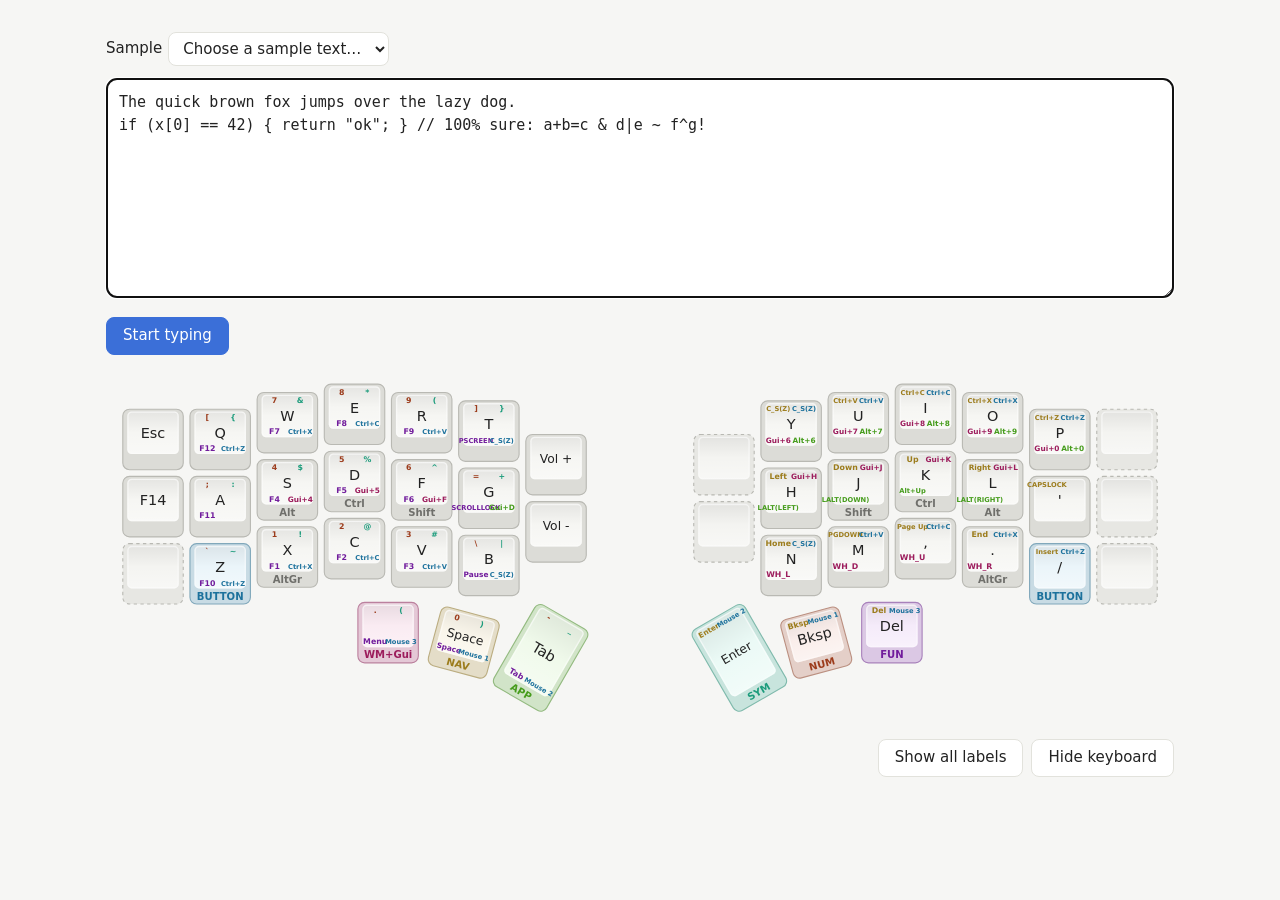
==== docs/tutor/index.html @ 26f884c3 "Clean up tutor" ====
<!doctype html>
<html lang="en">
<head>
<meta charset="utf-8">
<meta name="viewport" content="width=device-width, initial-scale=1">
<title>Corne typing tutor</title>
<link rel="stylesheet" href="tutor.css">
</head>
<body>
<main>

<section id="setup">
  <div class="row"><label>Sample <select id="sample"><option value="">Choose a sample text…</option></select></label></div>
  <textarea id="src" spellcheck="false" placeholder="Paste some text here…"></textarea>
  <div class="row"><button class="primary" id="start">Start typing</button>
    <span id="warn"></span></div>
</section>

<section id="play" class="hidden">
  <div class="stats">
    <div class="stat"><b id="s-wpm">0</b><span>wpm</span></div>
    <div class="stat"><b id="s-acc">100</b><span>% accuracy</span></div>
    <div class="stat"><b id="s-err">0</b><span>mistakes</span></div>
    <div class="stat"><b id="s-pos">0</b><span id="s-len">/ 0</span></div>
  </div>
  <div class="bar"><i id="bar"></i></div>
  <div class="stage mono"><div class="strip" id="strip"></div></div>
  <div class="hint" id="hint"></div>
</section>

<section id="done" class="hidden">
  <div class="result">
    <div class="big" id="r-wpm"></div>
    <div class="muted" id="r-line"></div>
    <p class="missed" id="r-missed"></p>
    <div class="row" style="justify-content:center">
      <button class="primary" id="again">Again</button><button id="new">New text</button></div>
  </div>
</section>

<div class="kbd" id="kbdwrap">
</div>
<div class="toolbar"><button id="toggle-focus">Show all labels</button><button id="toggle-kbd">Hide keyboard</button></div>
</main>

<script src="keymap.js"></script>
<script src="samples.js"></script>
<script src="tutor.js"></script>
</body>
</html>
---- docs/tutor/tutor.css ----
:root { color-scheme: light dark;
  --pg-bg:#f6f6f4; --pg-fg:#222; --pg-muted:#76766f; --pg-faint:#b4b4ad; --pg-panel:#fff; --pg-line:#e2e2dc;
  --pg-ok:#2f8f4e; --pg-bad:#d2392f; --pg-bad-bg:#fbe3e0; --pg-cur-bg:#fff4c9; --pg-accent:#3b6fd8;
  --hl-tap-cap:#ffd23f; --hl-tap-skirt:#e6a900; --hl-tap-edge:#9c7200;
  --hl-hold-cap:#9cc3ff; --hl-hold-skirt:#5b8fe0; --hl-hold-edge:#2f5fae;
  --hl-bad-cap:#ff9d93; --hl-bad-skirt:#e0574b; --hl-bad-edge:#a12a20; }
@media (prefers-color-scheme: dark) { :root {
  --pg-bg:#17181a; --pg-fg:#e8e8e6; --pg-muted:#9a9a96; --pg-faint:#55575b; --pg-panel:#202226; --pg-line:#303236;
  --pg-ok:#6fcf8b; --pg-bad:#ff7a6e; --pg-bad-bg:#4a2422; --pg-cur-bg:#4a4020; --pg-accent:#7aa2ff;
  --hl-tap-cap:#c79a12; --hl-tap-skirt:#8a6a06; --hl-tap-edge:#3f3002;
  --hl-hold-cap:#3d6bb8; --hl-hold-skirt:#284b85; --hl-hold-edge:#10203d;
  --hl-bad-cap:#b8433a; --hl-bad-skirt:#7d2620; --hl-bad-edge:#3b100d; } }
* { box-sizing: border-box; }
body { margin: 0; background: var(--pg-bg); color: var(--pg-fg); font: 15px/1.45 system-ui, sans-serif; }
main { max-width: 1100px; margin: 0 auto; padding: 20px 16px 48px; }
button { font: inherit; padding: 7px 16px; border-radius: 8px; border: 1px solid var(--pg-line);
  background: var(--pg-panel); color: var(--pg-fg); cursor: pointer; }
button.primary { background: var(--pg-accent); border-color: var(--pg-accent); color: #fff; }
button:focus-visible { outline: 2px solid var(--pg-accent); outline-offset: 2px; }
.mono { font-family: ui-monospace, "JetBrains Mono", Menlo, Consolas, monospace; }
.hidden { display: none !important; }
.muted { color: var(--pg-muted); }

/* setup */
textarea { width: 100%; min-height: 220px; padding: 12px; border-radius: 10px; border: 1px solid var(--pg-line);
  background: var(--pg-panel); color: var(--pg-fg); font: 15px/1.5 ui-monospace, Menlo, Consolas, monospace; resize: vertical; }
.row { display: flex; flex-wrap: wrap; gap: 10px 18px; align-items: center; margin: 12px 0; }
label { display: inline-flex; gap: 6px; align-items: center; }
select { font: inherit; padding: 6px 10px; border-radius: 8px; border: 1px solid var(--pg-line);
  background: var(--pg-panel); color: var(--pg-fg); }
#warn { color: var(--pg-bad); }

/* practice */
.stats { display: flex; gap: 22px; flex-wrap: wrap; align-items: baseline; }
.stat b { font-size: 22px; font-variant-numeric: tabular-nums; } .stat span { color: var(--pg-muted); margin-left: 4px; }
.bar { height: 4px; background: var(--pg-line); border-radius: 2px; margin: 10px 0 0; overflow: hidden; }
.bar i { display: block; height: 100%; width: 0; background: var(--pg-accent); transition: width .15s; }
.stage { display: flex; justify-content: center; align-items: center; height: 170px; overflow: hidden; margin-top: 8px;
  white-space: pre; user-select: none; }
.strip { display: flex; align-items: center; width: 100%; font-size: 30px; }
.strip .past { flex: 1 1 0; display: flex; justify-content: flex-end; overflow: hidden; color: var(--pg-ok); min-width: 0; }
.strip .next { flex: 3 1 0; display: flex; overflow: hidden; color: var(--pg-muted); min-width: 0; }
.strip .err { color: var(--pg-bad); text-decoration: underline; }
.strip .ws { color: var(--pg-faint); }
.cur { flex: none; min-width: 1.1em; padding: 0 .12em; margin: 0 .2em; font-size: 108px; line-height: 150px; text-align: center;
  background: var(--pg-cur-bg); border-radius: 14px; }
.cur.ws { color: var(--pg-muted); }
.cur.shake { animation: shake .22s; background: var(--pg-bad-bg); }
@keyframes shake { 25% { transform: translateX(-6px); } 75% { transform: translateX(6px); } }
.hint { min-height: 30px; text-align: center; font-size: 15px; }
.chip { display: inline-block; padding: 2px 10px; margin: 0 3px; border-radius: 999px; font-weight: 600; }
.chip.hold { background: var(--hl-hold-cap); color: #0d1f3f; }
.chip.tap { background: var(--hl-tap-cap); color: #3a2a00; }
@media (prefers-color-scheme: dark) { .chip.hold, .chip.tap { color: #fff; } }
.kbd { margin-top: 10px; }
.kbd svg { width: 100%; height: auto; display: block; }
.toolbar { display: flex; gap: 8px; justify-content: flex-end; flex-wrap: wrap; margin-top: 8px; }

/* highlights on the embedded keymap (id selector outranks the per-layer key colors) */
#kbd .key.hl-hold { --k-cap: var(--hl-hold-cap); --k-skirt: var(--hl-hold-skirt); --k-edge: var(--hl-hold-edge); --k-dash: none; }
#kbd .key.hl-tap { --k-cap: var(--hl-tap-cap); --k-skirt: var(--hl-tap-skirt); --k-edge: var(--hl-tap-edge); --k-dash: none; }
#kbd .key.hl-bad { --k-cap: var(--hl-bad-cap); --k-skirt: var(--hl-bad-skirt); --k-edge: var(--hl-bad-edge); }
#kbd .key.hl-tap .skirt, #kbd .key.hl-hold .skirt { stroke-width: 2; }
#kbd .key.hl-tap { animation: pulse 1s ease-in-out infinite; transform-box: fill-box; }
@keyframes pulse { 50% { opacity: .72; } }
/* focus mode: only the labels of the layer the current character needs */
#kbd .lay { display: none; fill: var(--fg); font-weight: 600; }
#kbd.focus .sub { display: none; }
#kbd.focus:not(.on-l0) .tap, #kbd.focus:not(.on-l0) .hold { display: none; }
/* layers 1-15 (layer-tap reaches 16 layers) */
#kbd.focus.on-l1 .lay.l1, #kbd.focus.on-l1 .hold.l1 { display: inline; }
#kbd.focus.on-l2 .lay.l2, #kbd.focus.on-l2 .hold.l2 { display: inline; }
#kbd.focus.on-l3 .lay.l3, #kbd.focus.on-l3 .hold.l3 { display: inline; }
#kbd.focus.on-l4 .lay.l4, #kbd.focus.on-l4 .hold.l4 { display: inline; }
#kbd.focus.on-l5 .lay.l5, #kbd.focus.on-l5 .hold.l5 { display: inline; }
#kbd.focus.on-l6 .lay.l6, #kbd.focus.on-l6 .hold.l6 { display: inline; }
#kbd.focus.on-l7 .lay.l7, #kbd.focus.on-l7 .hold.l7 { display: inline; }
#kbd.focus.on-l8 .lay.l8, #kbd.focus.on-l8 .hold.l8 { display: inline; }
#kbd.focus.on-l9 .lay.l9, #kbd.focus.on-l9 .hold.l9 { display: inline; }
#kbd.focus.on-l10 .lay.l10, #kbd.focus.on-l10 .hold.l10 { display: inline; }
#kbd.focus.on-l11 .lay.l11, #kbd.focus.on-l11 .hold.l11 { display: inline; }
#kbd.focus.on-l12 .lay.l12, #kbd.focus.on-l12 .hold.l12 { display: inline; }
#kbd.focus.on-l13 .lay.l13, #kbd.focus.on-l13 .hold.l13 { display: inline; }
#kbd.focus.on-l14 .lay.l14, #kbd.focus.on-l14 .hold.l14 { display: inline; }
#kbd.focus.on-l15 .lay.l15, #kbd.focus.on-l15 .hold.l15 { display: inline; }
#kbd.focus .key.off:not(.hl-tap):not(.hl-hold):not(.hl-bad) { opacity: .3; }

/* results */
.result { text-align: center; padding: 30px 0 10px; }
.result .big { font-size: 46px; font-weight: 700; font-variant-numeric: tabular-nums; }
.missed span { display: inline-block; margin: 3px; padding: 2px 8px; border-radius: 6px; background: var(--pg-bad-bg); }
@media (max-width: 640px) { .cur { font-size: 72px; line-height: 104px; } .stage { height: 120px; } .strip { font-size: 20px; } }
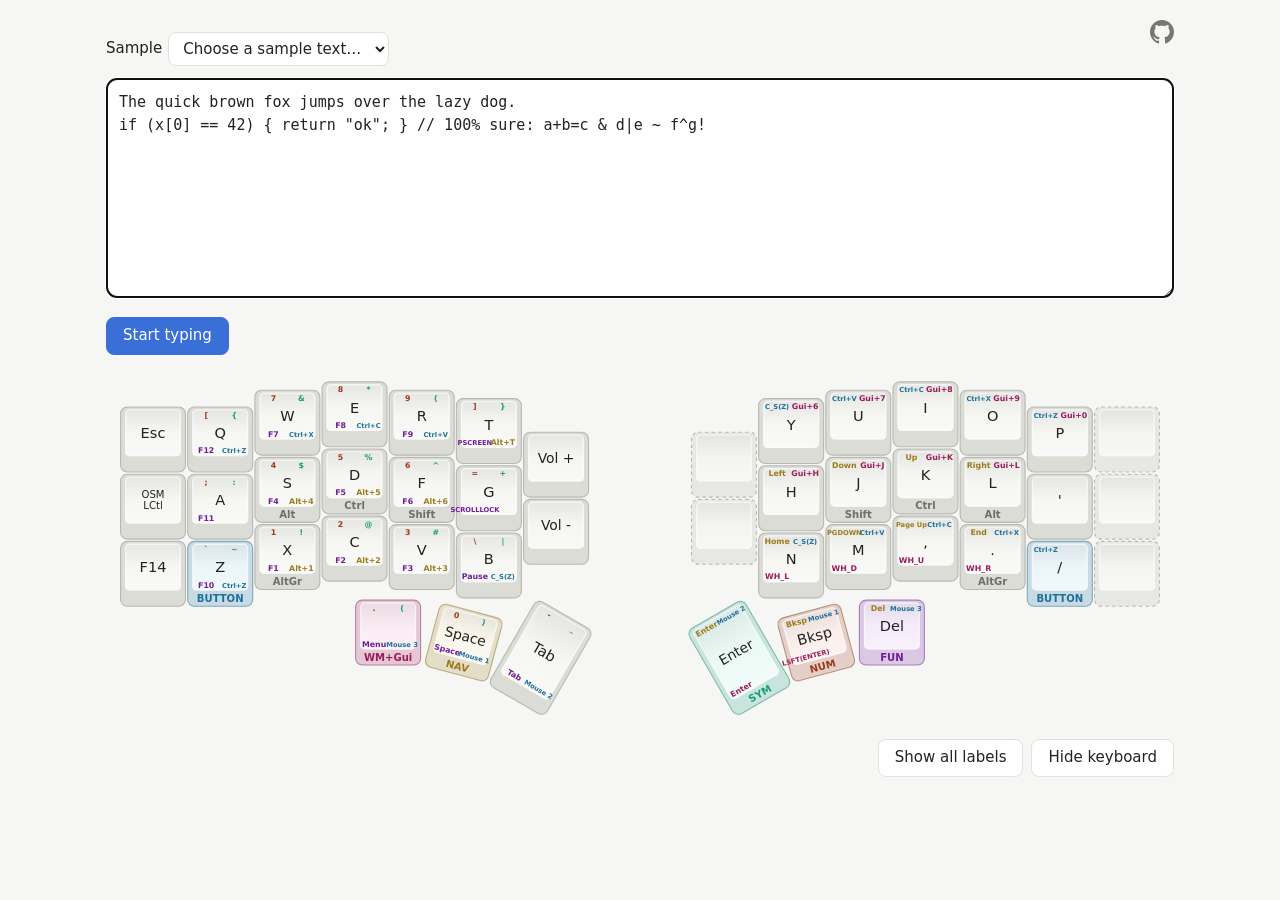
==== commit 5d7319e6: "Add GitHub icon to pages, rename README to Corne Corner with page links Co-Authored-By: Claude Opus " ====
--- a/docs/tutor/index.html
+++ b/docs/tutor/index.html
@@ -8,6 +8,7 @@
 </head>
 <body>
 <main>
+<a class="gh" href="https://github.com/czak/corne" aria-label="GitHub" title="GitHub"><svg viewBox="0 0 16 16" width="24" height="24" aria-hidden="true"><path fill="currentColor" d="M8 0C3.58 0 0 3.58 0 8c0 3.54 2.29 6.53 5.47 7.59.4.07.55-.17.55-.38 0-.19-.01-.82-.01-1.49-2.01.37-2.53-.49-2.69-.94-.09-.23-.48-.94-.82-1.13-.28-.15-.68-.52-.01-.53.63-.01 1.08.58 1.23.82.72 1.21 1.87.87 2.33.66.07-.52.28-.87.51-1.07-1.78-.2-3.64-.89-3.64-3.95 0-.87.31-1.59.82-2.15-.08-.2-.36-1.02.08-2.12 0 0 .67-.21 2.2.82.64-.18 1.32-.27 2-.27.68 0 1.36.09 2 .27 1.53-1.04 2.2-.82 2.2-.82.44 1.1.16 1.92.08 2.12.51.56.82 1.27.82 2.15 0 3.07-1.87 3.75-3.65 3.95.29.25.54.73.54 1.48 0 1.07-.01 1.93-.01 2.2 0 .21.15.46.55.38A8.013 8.013 0 0016 8c0-4.42-3.58-8-8-8z"/></svg></a>
 
 <section id="setup">
   <div class="row"><label>Sample <select id="sample"><option value="">Choose a sample text…</option></select></label></div>
--- a/docs/tutor/tutor.css
+++ b/docs/tutor/tutor.css
@@ -12,7 +12,7 @@
   --hl-bad-cap:#b8433a; --hl-bad-skirt:#7d2620; --hl-bad-edge:#3b100d; } }
 * { box-sizing: border-box; }
 body { margin: 0; background: var(--pg-bg); color: var(--pg-fg); font: 15px/1.45 system-ui, sans-serif; }
-main { max-width: 1100px; margin: 0 auto; padding: 20px 16px 48px; }
+main { position: relative; max-width: 1100px; margin: 0 auto; padding: 20px 16px 48px; }
 button { font: inherit; padding: 7px 16px; border-radius: 8px; border: 1px solid var(--pg-line);
   background: var(--pg-panel); color: var(--pg-fg); cursor: pointer; }
 button.primary { background: var(--pg-accent); border-color: var(--pg-accent); color: #fff; }
@@ -90,3 +90,4 @@
 .result .big { font-size: 46px; font-weight: 700; font-variant-numeric: tabular-nums; }
 .missed span { display: inline-block; margin: 3px; padding: 2px 8px; border-radius: 6px; background: var(--pg-bad-bg); }
 @media (max-width: 640px) { .cur { font-size: 72px; line-height: 104px; } .stage { height: 120px; } .strip { font-size: 20px; } }
+.gh { position: absolute; top: 20px; right: 16px; color: inherit; opacity: .6; display: block; line-height: 0; } .gh:hover { opacity: 1; }
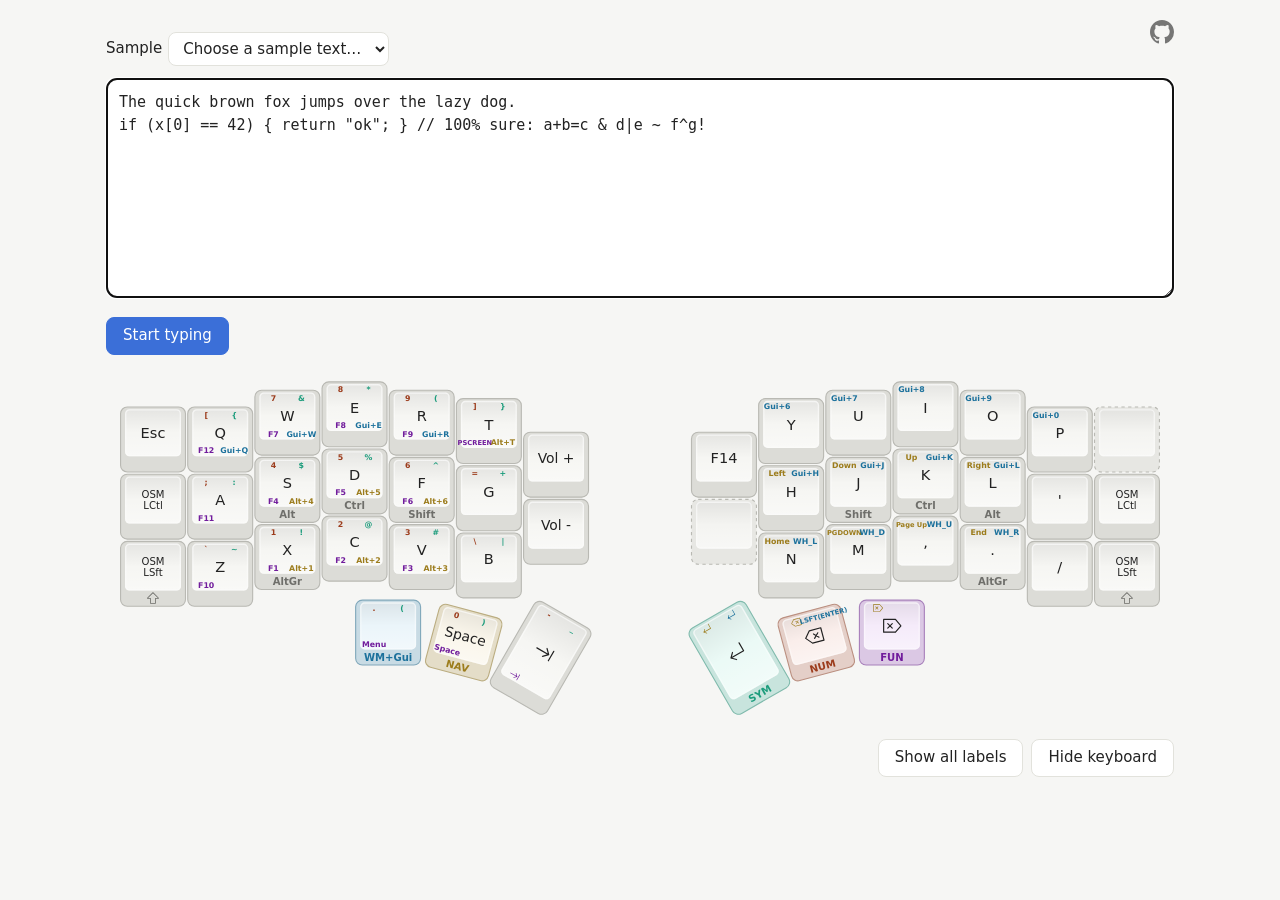
==== commit d56c1659: "Start typing on CtrlEnter." ====
--- a/docs/tutor/index.html
+++ b/docs/tutor/index.html
@@ -13,7 +13,7 @@
 <section id="setup">
   <div class="row"><label>Sample <select id="sample"><option value="">Choose a sample text…</option></select></label></div>
   <textarea id="src" spellcheck="false" placeholder="Paste some text here…"></textarea>
-  <div class="row"><button class="primary" id="start">Start typing</button>
+  <div class="row"><button class="primary" id="start" title="Ctrl+Enter">Start typing</button>
     <span id="warn"></span></div>
 </section>
 
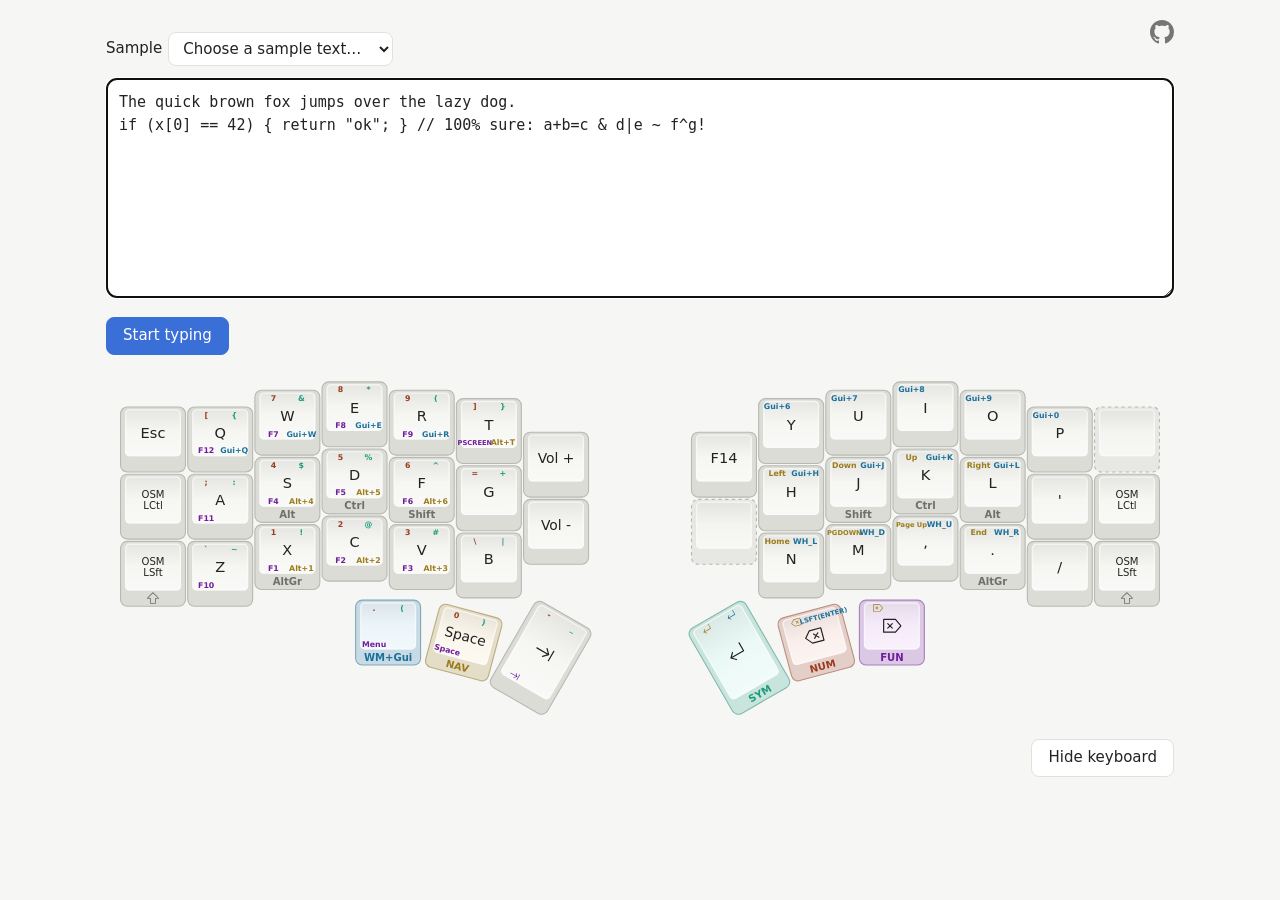
==== commit 46348641: "Tweak tutor" ====
--- a/docs/tutor/index.html
+++ b/docs/tutor/index.html
@@ -25,7 +25,7 @@
     <div class="stat"><b id="s-pos">0</b><span id="s-len">/ 0</span></div>
   </div>
   <div class="bar"><i id="bar"></i></div>
-  <div class="stage mono"><div class="strip" id="strip"></div></div>
+  <div class="stage mono" id="stage"><div class="strip" id="strip"></div></div>
   <div class="hint" id="hint"></div>
 </section>
 
@@ -41,7 +41,7 @@
 
 <div class="kbd" id="kbdwrap">
 </div>
-<div class="toolbar"><button id="toggle-focus">Show all labels</button><button id="toggle-kbd">Hide keyboard</button></div>
+<div class="toolbar"><button id="stop" class="hidden">Stop</button><button id="toggle-kbd">Hide keyboard</button></div>
 </main>
 
 <script src="keymap.js"></script>
--- a/docs/tutor/tutor.css
+++ b/docs/tutor/tutor.css
@@ -35,18 +35,16 @@
 .stat b { font-size: 22px; font-variant-numeric: tabular-nums; } .stat span { color: var(--pg-muted); margin-left: 4px; }
 .bar { height: 4px; background: var(--pg-line); border-radius: 2px; margin: 10px 0 0; overflow: hidden; }
 .bar i { display: block; height: 100%; width: 0; background: var(--pg-accent); transition: width .15s; }
-.stage { display: flex; justify-content: center; align-items: center; height: 170px; overflow: hidden; margin-top: 8px;
-  white-space: pre; user-select: none; }
-.strip { display: flex; align-items: center; width: 100%; font-size: 30px; }
-.strip .past { flex: 1 1 0; display: flex; justify-content: flex-end; overflow: hidden; color: var(--pg-ok); min-width: 0; }
-.strip .next { flex: 3 1 0; display: flex; overflow: hidden; color: var(--pg-muted); min-width: 0; }
+.stage { position: relative; height: calc(6 * 1.7em); font-size: 24px; line-height: 1.7; overflow: hidden; margin-top: 8px;
+  padding: 0 16px; border: 1px solid var(--pg-line); border-radius: 10px; background: var(--pg-panel);
+  white-space: pre-wrap; overflow-wrap: anywhere; user-select: none; scroll-behavior: smooth; }
+.strip { color: var(--pg-muted); }
+.strip .done { color: var(--pg-ok); }
 .strip .err { color: var(--pg-bad); text-decoration: underline; }
 .strip .ws { color: var(--pg-faint); }
-.cur { flex: none; min-width: 1.1em; padding: 0 .12em; margin: 0 .2em; font-size: 108px; line-height: 150px; text-align: center;
-  background: var(--pg-cur-bg); border-radius: 14px; }
-.cur.ws { color: var(--pg-muted); }
-.cur.shake { animation: shake .22s; background: var(--pg-bad-bg); }
-@keyframes shake { 25% { transform: translateX(-6px); } 75% { transform: translateX(6px); } }
+.strip .cur { color: var(--pg-fg); background: var(--pg-cur-bg); border-radius: 4px; box-shadow: 0 2px 0 var(--pg-accent); }
+.strip .cur.shake { animation: flash .25s; }
+@keyframes flash { 0%, 60% { background: var(--pg-bad-bg); } }
 .hint { min-height: 30px; text-align: center; font-size: 15px; }
 .chip { display: inline-block; padding: 2px 10px; margin: 0 3px; border-radius: 999px; font-weight: 600; }
 .chip.hold { background: var(--hl-hold-cap); color: #0d1f3f; }
@@ -89,5 +87,5 @@
 .result { text-align: center; padding: 30px 0 10px; }
 .result .big { font-size: 46px; font-weight: 700; font-variant-numeric: tabular-nums; }
 .missed span { display: inline-block; margin: 3px; padding: 2px 8px; border-radius: 6px; background: var(--pg-bad-bg); }
-@media (max-width: 640px) { .cur { font-size: 72px; line-height: 104px; } .stage { height: 120px; } .strip { font-size: 20px; } }
+@media (max-width: 640px) { .stage { font-size: 18px; } }
 .gh { position: absolute; top: 20px; right: 16px; color: inherit; opacity: .6; display: block; line-height: 0; } .gh:hover { opacity: 1; }
